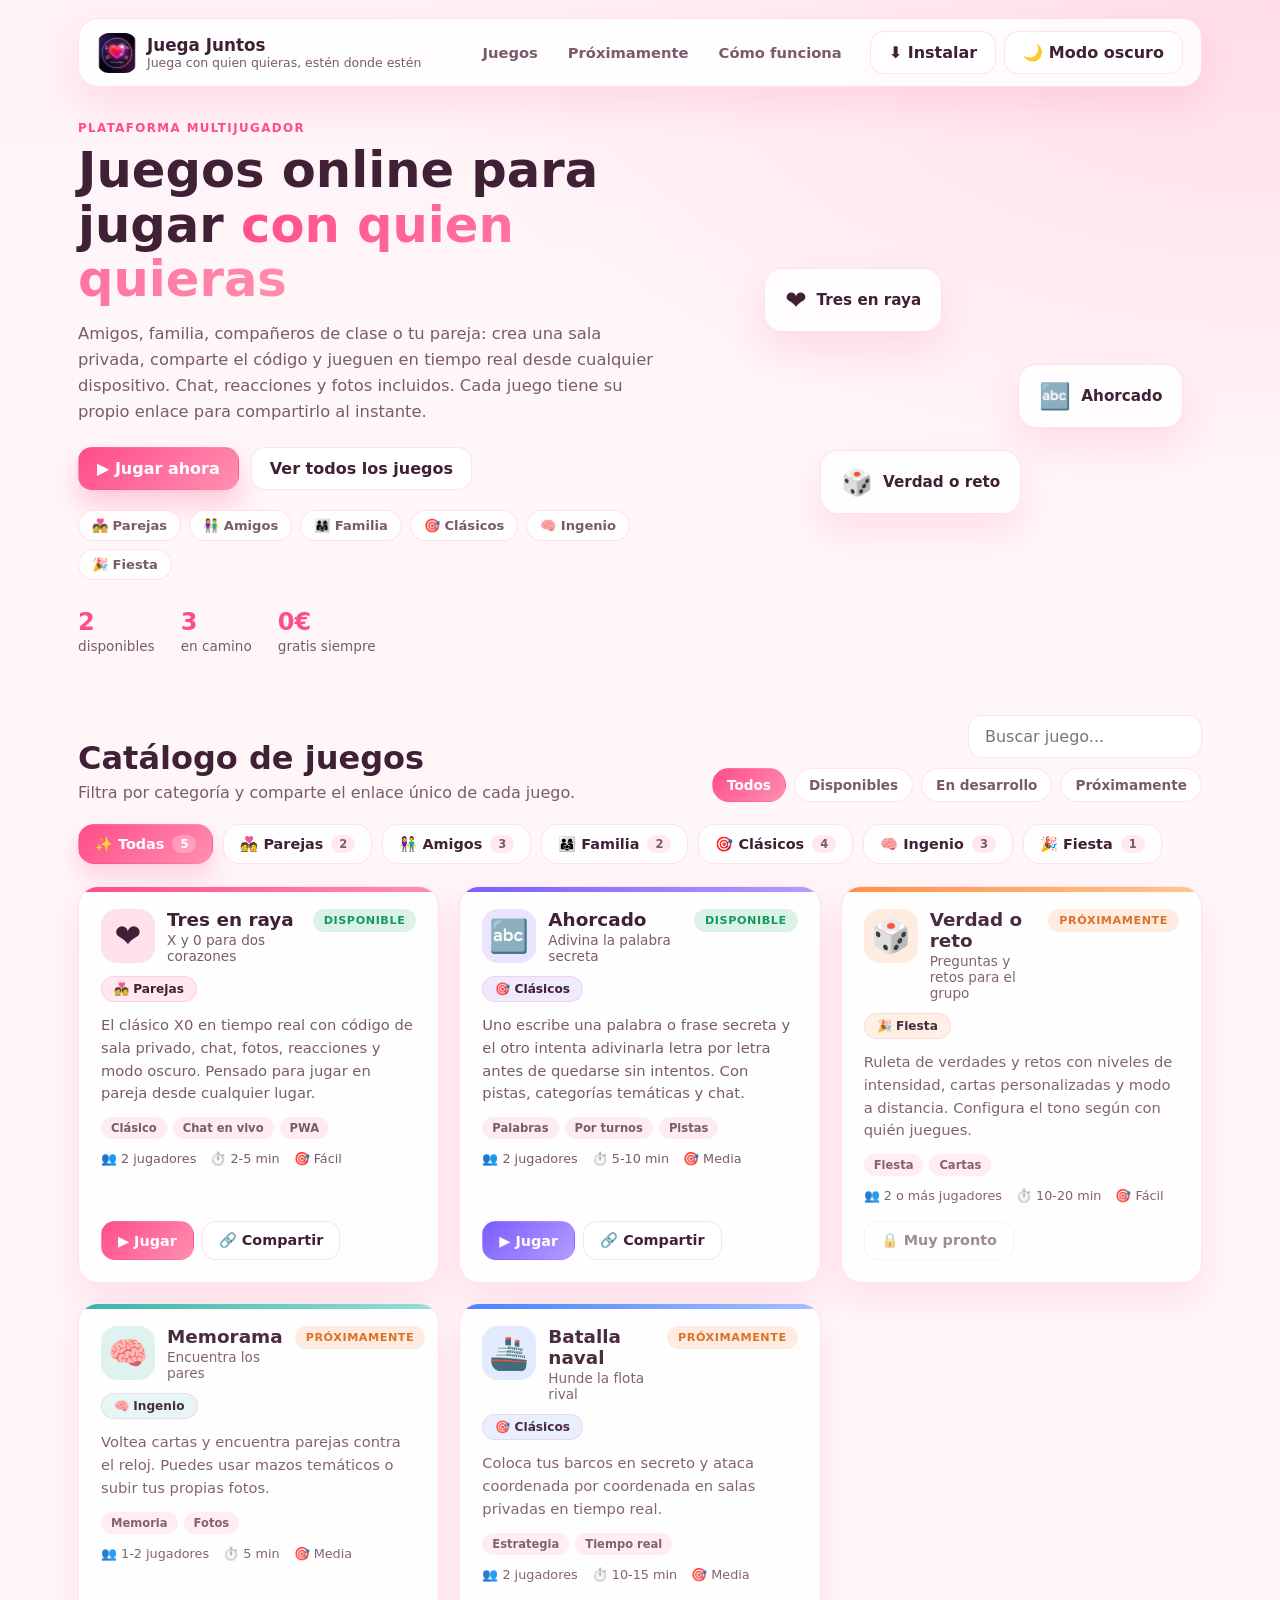
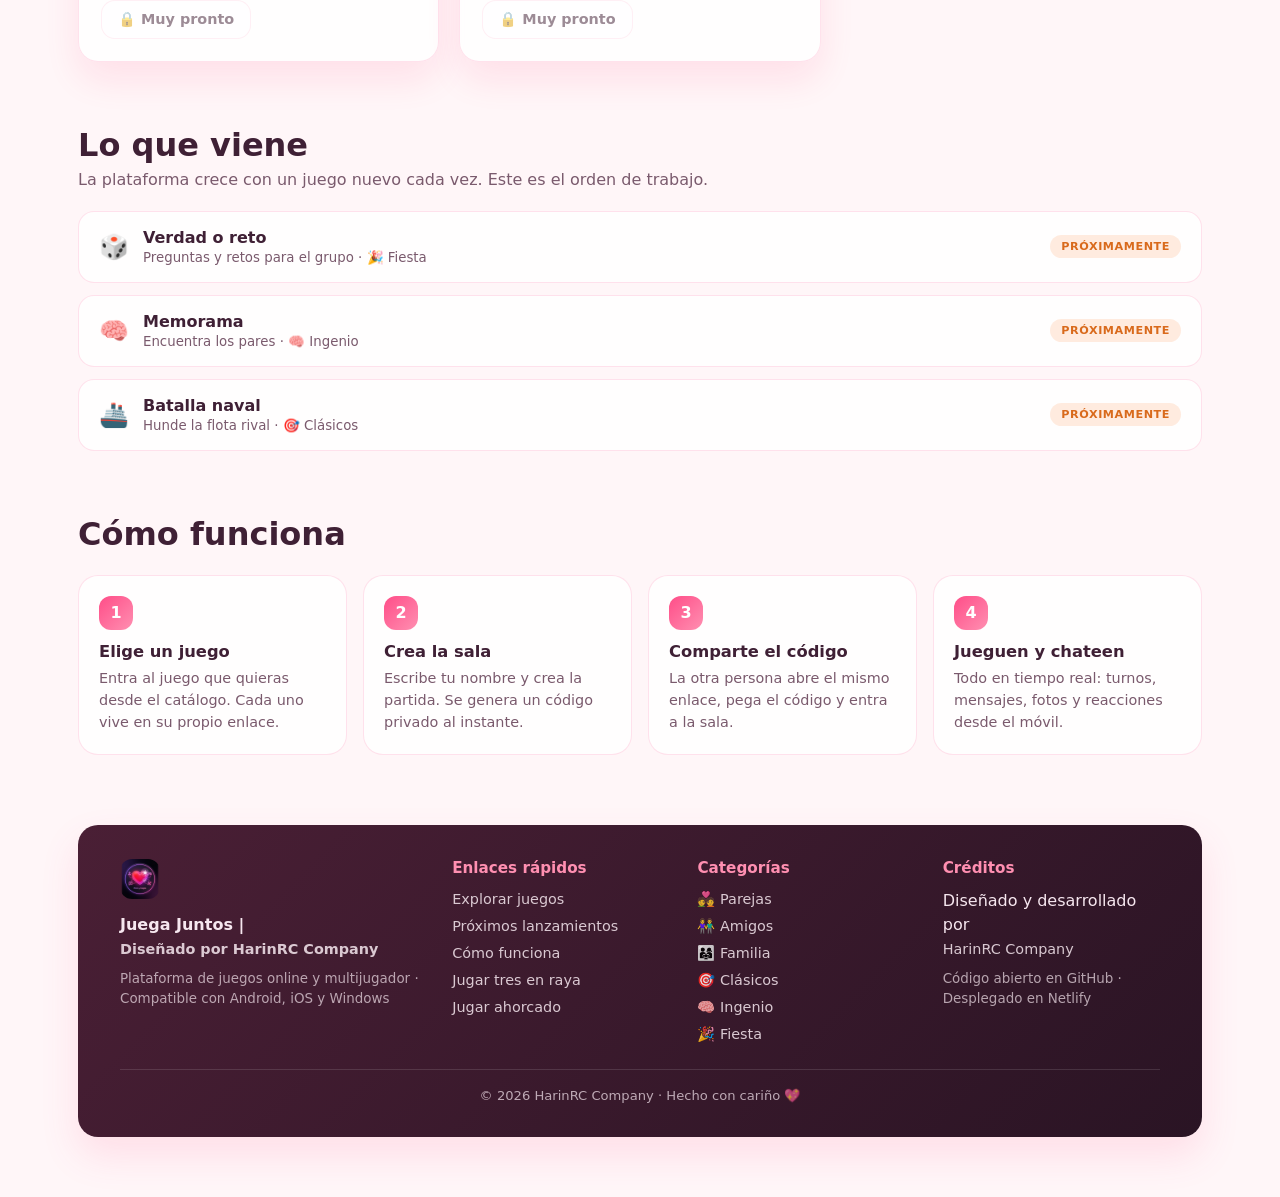
==== index.html @ 5c9030d4 "ahorcado" ====
<!DOCTYPE html>
<html lang="es">
<head>
  <meta charset="UTF-8" />
  <meta name="viewport" content="width=device-width, initial-scale=1.0" />
  <title>Juega Juntos · Plataforma de juegos online para jugar con quien quieras</title>
  <meta name="theme-color" content="#ff4d88" id="themeColorMeta" />
  <meta name="description" content="Plataforma de juegos online y multijugador para jugar con amigos, familia, compañeros o tu pareja. Salas privadas, chat en vivo y nuevos juegos cada mes." />
  <meta name="apple-mobile-web-app-capable" content="yes" />
  <meta name="apple-mobile-web-app-status-bar-style" content="default" />

  <meta property="og:type" content="website" />
  <meta property="og:title" content="Juega Juntos · Juegos online para jugar con quien quieras" />
  <meta property="og:description" content="Juegos online y multijugador para amigos, familia, compañeros o parejas: salas privadas, chat en vivo y más juegos en camino." />
  <meta property="og:image" content="icono-app/amor-juegos-512.png" />
  <meta name="twitter:card" content="summary_large_image" />

  <link rel="manifest" href="manifest.webmanifest" />
  <link rel="icon" type="image/png" sizes="192x192" href="icono-app/amor-juegos-192.png" />
  <link rel="shortcut icon" href="icono-app/amor-juegos-192.png" />
  <link rel="apple-touch-icon" href="icono-app/amor-juegos-192.png" />
  <link rel="stylesheet" href="plataforma.css" />
</head>
<body>
  <div class="page-shell">
    <header class="site-header">
      <a class="brand" href="index.html">
        <img src="icono-app/amor-juegos-192.png" alt="" width="40" height="40" />
        <span>
          <strong>Juega Juntos</strong>
          <small>Juega con quien quieras, estén donde estén</small>
        </span>
      </a>
      <nav class="site-nav" aria-label="Navegación principal">
        <a href="#catalogo">Juegos</a>
        <a href="#proximamente">Próximamente</a>
        <a href="#como-funciona">Cómo funciona</a>
      </nav>
      <div class="header-actions">
        <button id="instalarBtn" type="button" class="ghost-btn" hidden>⬇️ Instalar</button>
        <button id="themeToggleBtn" type="button" class="ghost-btn" aria-label="Cambiar tema">🌙 Modo oscuro</button>
      </div>
    </header>

    <main>
      <section class="hero">
        <div class="hero-text">
          <p class="eyebrow">Plataforma multijugador</p>
          <h1>Juegos online para jugar <span class="accent">con quien quieras</span></h1>
          <p class="hero-sub">
            Amigos, familia, compañeros de clase o tu pareja: crea una sala privada, comparte el
            código y jueguen en tiempo real desde cualquier dispositivo. Chat, reacciones y fotos
            incluidos. Cada juego tiene su propio enlace para compartirlo al instante.
          </p>
          <div class="hero-cta">
            <a class="primary-btn" href="juegos/tres-en-raya/index.html">▶ Jugar ahora</a>
            <a class="ghost-btn" href="#catalogo">Ver todos los juegos</a>
          </div>
          <ul class="audience-chips" aria-label="Categorías destacadas">
            <li>💑 Parejas</li>
            <li>👫 Amigos</li>
            <li>👨‍👩‍👧 Familia</li>
            <li>🎯 Clásicos</li>
            <li>🧠 Ingenio</li>
            <li>🎉 Fiesta</li>
          </ul>
          <ul class="hero-stats">
            <li><strong id="statDisponibles">0</strong><span>disponibles</span></li>
            <li><strong id="statProximos">0</strong><span>en camino</span></li>
            <li><strong>0€</strong><span>gratis siempre</span></li>
          </ul>
        </div>
        <div class="hero-art" aria-hidden="true">
          <div class="art-card art-card-1">❤️ <span>Tres en raya</span></div>
          <div class="art-card art-card-2">🔤 <span>Ahorcado</span></div>
          <div class="art-card art-card-3">🎲 <span>Verdad o reto</span></div>
        </div>
      </section>

      <section id="catalogo" class="catalog" aria-labelledby="catalogoTitulo">
        <div class="section-head">
          <div>
            <h2 id="catalogoTitulo">Catálogo de juegos</h2>
            <p>Filtra por categoría y comparte el enlace único de cada juego.</p>
          </div>
          <div class="catalog-tools">
            <label class="search-field">
              <span class="sr-only">Buscar juego</span>
              <input type="search" id="buscadorInput" placeholder="Buscar juego..." autocomplete="off" />
            </label>
            <div class="filters" role="group" aria-label="Filtrar juegos">
              <button type="button" class="filter-chip is-active" data-filtro="todos">Todos</button>
              <button type="button" class="filter-chip" data-filtro="disponible">Disponibles</button>
              <button type="button" class="filter-chip" data-filtro="en-desarrollo">En desarrollo</button>
              <button type="button" class="filter-chip" data-filtro="proximamente">Próximamente</button>
            </div>
          </div>
        </div>

        <div class="category-bar" role="group" aria-label="Filtrar por categoría" id="barraCategorias"></div>

        <div id="gridJuegos" class="game-grid"></div>
        <p id="sinResultados" class="empty-state" hidden>No encontramos juegos con esa búsqueda 💔</p>
      </section>

      <section id="proximamente" class="roadmap" aria-labelledby="roadmapTitulo">
        <h2 id="roadmapTitulo">Lo que viene</h2>
        <p class="section-sub">La plataforma crece con un juego nuevo cada vez. Este es el orden de trabajo.</p>
        <ol class="roadmap-list" id="roadmapList"></ol>
      </section>

      <section id="como-funciona" class="how-to" aria-labelledby="howToTitulo">
        <h2 id="howToTitulo">Cómo funciona</h2>
        <div class="steps">
          <article class="step">
            <span class="step-num">1</span>
            <h3>Elige un juego</h3>
            <p>Entra al juego que quieras desde el catálogo. Cada uno vive en su propio enlace.</p>
          </article>
          <article class="step">
            <span class="step-num">2</span>
            <h3>Crea la sala</h3>
            <p>Escribe tu nombre y crea la partida. Se genera un código privado al instante.</p>
          </article>
          <article class="step">
            <span class="step-num">3</span>
            <h3>Comparte el código</h3>
            <p>La otra persona abre el mismo enlace, pega el código y entra a la sala.</p>
          </article>
          <article class="step">
            <span class="step-num">4</span>
            <h3>Jueguen y chateen</h3>
            <p>Todo en tiempo real: turnos, mensajes, fotos y reacciones desde el móvil.</p>
          </article>
        </div>
      </section>
    </main>

    <footer class="site-footer">
      <div class="footer-grid">
        <div class="footer-brand">
          <img src="icono-app/amor-juegos-192.png" alt="" width="40" height="40" />
          <p><strong>Juega Juntos |</strong><br />
          <a class="footer-brand-link" href="https://harinrc.github.io/harinto-rodriguez-cruz-portafolio/" target="_blank" rel="noopener noreferrer"><strong>Diseñado por HarinRC Company</strong></a></p>
          <p class="footer-desc">Plataforma de juegos online y multijugador · Compatible con Android, iOS y Windows</p>
        </div>

        <div class="footer-col">
          <h3>Enlaces rápidos</h3>
          <ul>
            <li><a href="#catalogo">Explorar juegos</a></li>
            <li><a href="#proximamente">Próximos lanzamientos</a></li>
            <li><a href="#como-funciona">Cómo funciona</a></li>
            <li><a href="juegos/tres-en-raya/index.html">Jugar tres en raya</a></li>
            <li><a href="juegos/ahorcado/index.html">Jugar ahorcado</a></li>
          </ul>
        </div>

        <div class="footer-col">
          <h3>Categorías</h3>
          <ul id="footerCategorias"></ul>
        </div>

        <div class="footer-col">
          <h3>Créditos</h3>
          <p>
            Diseñado y desarrollado por<br />
            <a href="https://harinrc.github.io/harinto-rodriguez-cruz-portafolio/" target="_blank" rel="noopener noreferrer">HarinRC Company</a>
          </p>
          <p class="footer-desc">Código abierto en GitHub · Desplegado en Netlify</p>
        </div>
      </div>

      <p class="footer-note">© <span id="footerAnio"></span> HarinRC Company · Hecho con cariño 💖</p>
    </footer>
  </div>

  <script>
    if ("serviceWorker" in navigator) {
      window.addEventListener("load", () => navigator.serviceWorker.register("./sw.js").catch(() => {}));
    }
  </script>
  <script src="datos/juegos.js"></script>
  <script src="plataforma.js"></script>
</body>
</html>
---- plataforma.css ----
:root {
  --bg: #fff6f8;
  --bg-2: #ffeef4;
  --surface: rgba(255, 255, 255, 0.86);
  --surface-strong: #ffffff;
  --border: rgba(255, 77, 136, 0.16);
  --text-main: #3f2035;
  --text-soft: #7a5a6d;
  --brand: #ff4d88;
  --brand-2: #ff8fb1;
  --shadow: 0 18px 38px rgba(255, 77, 136, 0.14);
  --radius: 20px;
}

:root[data-theme="dark"] {
  --bg: #17101f;
  --bg-2: #20152d;
  --surface: rgba(255, 255, 255, 0.06);
  --surface-strong: rgba(255, 255, 255, 0.09);
  --border: rgba(255, 255, 255, 0.1);
  --text-main: #f3e9f2;
  --text-soft: #bda9bd;
  --shadow: 0 18px 38px rgba(0, 0, 0, 0.4);
}

* { box-sizing: border-box; }

body {
  margin: 0;
  min-height: 100vh;
  font-family: "Segoe UI", system-ui, -apple-system, sans-serif;
  color: var(--text-main);
  background: radial-gradient(1200px 600px at 10% -10%, var(--bg-2), transparent),
              radial-gradient(900px 500px at 100% 0%, rgba(255, 143, 177, 0.25), transparent),
              var(--bg);
}

.sr-only {
  position: absolute;
  width: 1px; height: 1px;
  overflow: hidden;
  clip: rect(0 0 0 0);
  white-space: nowrap;
}

.page-shell {
  width: min(1180px, 100%);
  margin: 0 auto;
  padding: 18px clamp(14px, 3vw, 28px) 60px;
}

/* Header */
.site-header {
  display: flex;
  align-items: center;
  gap: 16px;
  flex-wrap: wrap;
  padding: 12px 18px;
  border-radius: var(--radius);
  background: var(--surface);
  border: 1px solid var(--border);
  box-shadow: var(--shadow);
  backdrop-filter: blur(10px);
  position: sticky;
  top: 12px;
  z-index: 20;
}

.brand {
  display: flex;
  align-items: center;
  gap: 10px;
  text-decoration: none;
  color: inherit;
}

.brand img { border-radius: 12px; }
.brand strong { display: block; font-size: 1.05rem; }
.brand small { display: block; color: var(--text-soft); font-size: 0.78rem; }

.site-nav {
  display: flex;
  gap: 6px;
  margin-left: auto;
  flex-wrap: wrap;
}

.site-nav a {
  padding: 8px 12px;
  border-radius: 12px;
  text-decoration: none;
  color: var(--text-soft);
  font-weight: 600;
  font-size: 0.92rem;
}

.site-nav a:hover { color: var(--brand); background: rgba(255, 77, 136, 0.08); }

.header-actions { display: flex; gap: 8px; }

.primary-btn,
.ghost-btn {
  display: inline-flex;
  align-items: center;
  justify-content: center;
  gap: 8px;
  padding: 11px 18px;
  border-radius: 14px;
  font: inherit;
  font-weight: 700;
  cursor: pointer;
  text-decoration: none;
  border: 1px solid transparent;
  transition: transform 0.15s ease, box-shadow 0.15s ease;
}

.primary-btn {
  background: linear-gradient(135deg, var(--brand), var(--brand-2));
  color: #fff;
  box-shadow: 0 14px 26px rgba(255, 77, 136, 0.28);
}

.ghost-btn {
  background: var(--surface-strong);
  color: var(--text-main);
  border-color: var(--border);
}

.primary-btn:hover,
.ghost-btn:hover { transform: translateY(-2px); }

/* Hero */
.hero {
  display: grid;
  grid-template-columns: 1.15fr 0.85fr;
  gap: 28px;
  align-items: center;
  margin-top: 34px;
}

.eyebrow {
  margin: 0 0 8px;
  text-transform: uppercase;
  letter-spacing: 0.12em;
  font-size: 0.74rem;
  font-weight: 800;
  color: var(--brand);
}

.hero h1 {
  margin: 0 0 14px;
  font-size: clamp(2rem, 5vw, 3.1rem);
  line-height: 1.1;
}

.accent {
  background: linear-gradient(135deg, var(--brand), var(--brand-2));
  -webkit-background-clip: text;
  background-clip: text;
  color: transparent;
}

.hero-sub {
  margin: 0 0 22px;
  color: var(--text-soft);
  font-size: 1.02rem;
  max-width: 56ch;
  line-height: 1.6;
}

.hero-cta { display: flex; gap: 12px; flex-wrap: wrap; }

.audience-chips {
  list-style: none;
  display: flex;
  flex-wrap: wrap;
  gap: 8px;
  margin: 20px 0 0;
  padding: 0;
}

.audience-chips li {
  padding: 7px 13px;
  border-radius: 999px;
  background: var(--surface);
  border: 1px solid var(--border);
  color: var(--text-soft);
  font-size: 0.82rem;
  font-weight: 700;
}

.hero-stats {
  list-style: none;
  display: flex;
  gap: 26px;
  margin: 28px 0 0;
  padding: 0;
}

.hero-stats strong { display: block; font-size: 1.5rem; color: var(--brand); }
.hero-stats span { color: var(--text-soft); font-size: 0.85rem; }

.hero-art { position: relative; min-height: 300px; }

.art-card {
  position: absolute;
  display: flex;
  align-items: center;
  gap: 10px;
  padding: 16px 20px;
  border-radius: 18px;
  background: var(--surface);
  border: 1px solid var(--border);
  box-shadow: var(--shadow);
  font-size: 1.6rem;
  animation: floaty 6s ease-in-out infinite;
}

.art-card span { font-size: 0.95rem; font-weight: 700; }
.art-card-1 { top: 10%; left: 6%; }
.art-card-2 { top: 42%; right: 4%; animation-delay: 1.2s; }
.art-card-3 { bottom: 8%; left: 18%; animation-delay: 2.4s; }

@keyframes floaty {
  0%, 100% { transform: translateY(0); }
  50% { transform: translateY(-12px); }
}

/* Secciones */
section { scroll-margin-top: 90px; }

.section-head {
  display: flex;
  justify-content: space-between;
  align-items: flex-end;
  gap: 20px;
  flex-wrap: wrap;
  margin: 60px 0 22px;
}

.section-head h2,
.roadmap h2,
.how-to h2 { margin: 0 0 6px; font-size: clamp(1.5rem, 3vw, 2rem); }

.section-head p,
.section-sub { margin: 0; color: var(--text-soft); }

.catalog-tools { display: flex; flex-direction: column; gap: 10px; align-items: flex-end; }

.search-field input {
  padding: 11px 16px;
  min-width: 230px;
  border-radius: 14px;
  border: 1px solid var(--border);
  background: var(--surface-strong);
  color: var(--text-main);
  font: inherit;
}

.search-field input:focus { outline: 2px solid var(--brand); outline-offset: 1px; }

.filters { display: flex; gap: 8px; flex-wrap: wrap; }

.filter-chip {
  padding: 8px 14px;
  border-radius: 999px;
  border: 1px solid var(--border);
  background: var(--surface-strong);
  color: var(--text-soft);
  font: inherit;
  font-size: 0.85rem;
  font-weight: 700;
  cursor: pointer;
}

.filter-chip.is-active {
  background: linear-gradient(135deg, var(--brand), var(--brand-2));
  color: #fff;
  border-color: transparent;
}

/* Barra de categorías */
.category-bar {
  display: flex;
  flex-wrap: wrap;
  gap: 10px;
  margin-bottom: 22px;
}

.category-chip {
  display: inline-flex;
  align-items: center;
  gap: 8px;
  padding: 10px 16px;
  border-radius: 16px;
  border: 1px solid var(--border);
  background: var(--surface);
  color: var(--text-main);
  font: inherit;
  font-size: 0.9rem;
  font-weight: 700;
  cursor: pointer;
  transition: transform 0.15s ease;
}

.category-chip small {
  padding: 2px 8px;
  border-radius: 999px;
  background: rgba(255, 77, 136, 0.12);
  color: var(--text-soft);
  font-size: 0.72rem;
  font-weight: 800;
}

.category-chip:hover { transform: translateY(-2px); }

.category-chip.is-active {
  background: linear-gradient(135deg, var(--brand), var(--brand-2));
  color: #fff;
  border-color: transparent;
  box-shadow: 0 12px 22px rgba(255, 77, 136, 0.22);
}

.category-chip.is-active small { background: rgba(255, 255, 255, 0.25); color: #fff; }

.card-categoria {
  align-self: flex-start;
  padding: 5px 12px;
  border-radius: 999px;
  border: 1px solid var(--border);
  background: color-mix(in srgb, var(--card-color, #ff4d88) 12%, transparent);
  color: var(--text-main);
  font: inherit;
  font-size: 0.76rem;
  font-weight: 800;
  cursor: pointer;
}

.card-categoria:hover { border-color: var(--card-color, var(--brand)); }

/* Grid de juegos */
.game-grid {
  display: grid;
  grid-template-columns: repeat(auto-fill, minmax(280px, 1fr));
  gap: 20px;
}

.game-card {
  display: flex;
  flex-direction: column;
  gap: 12px;
  padding: 22px;
  border-radius: var(--radius);
  background: var(--surface);
  border: 1px solid var(--border);
  box-shadow: var(--shadow);
  position: relative;
  overflow: hidden;
  transition: transform 0.18s ease, box-shadow 0.18s ease;
}

.game-card::before {
  content: "";
  position: absolute;
  inset: 0 0 auto 0;
  height: 5px;
  background: linear-gradient(90deg, var(--card-color, var(--brand)), var(--card-color-2, var(--brand-2)));
}

.game-card:hover { transform: translateY(-4px); box-shadow: 0 24px 44px rgba(255, 77, 136, 0.2); }

.game-card[data-estado="proximamente"],
.game-card[data-estado="en-desarrollo"] { opacity: 0.94; }

.card-top { display: flex; align-items: flex-start; gap: 12px; }

.card-emoji {
  font-size: 2rem;
  width: 54px;
  height: 54px;
  display: grid;
  place-items: center;
  border-radius: 16px;
  background: color-mix(in srgb, var(--card-color, #ff4d88) 16%, transparent);
  flex-shrink: 0;
}

.card-title { margin: 0; font-size: 1.15rem; }
.card-subtitle { margin: 2px 0 0; color: var(--text-soft); font-size: 0.85rem; }

.badge {
  margin-left: auto;
  padding: 5px 11px;
  border-radius: 999px;
  font-size: 0.7rem;
  font-weight: 800;
  text-transform: uppercase;
  letter-spacing: 0.05em;
  white-space: nowrap;
}

.badge-disponible { background: rgba(43, 179, 108, 0.16); color: #16995c; }
.badge-en-desarrollo { background: rgba(123, 92, 255, 0.16); color: #6a4bff; }
.badge-proximamente { background: rgba(255, 138, 61, 0.16); color: #d96a1c; }

:root[data-theme="dark"] .badge-disponible { color: #6fe0a8; }
:root[data-theme="dark"] .badge-en-desarrollo { color: #c3b0ff; }
:root[data-theme="dark"] .badge-proximamente { color: #ffc48a; }

.card-desc { margin: 0; color: var(--text-soft); font-size: 0.92rem; line-height: 1.55; }

.card-meta {
  display: flex;
  gap: 14px;
  flex-wrap: wrap;
  font-size: 0.8rem;
  color: var(--text-soft);
}

.card-tags { display: flex; gap: 6px; flex-wrap: wrap; }

.card-tag {
  padding: 4px 10px;
  border-radius: 999px;
  background: rgba(255, 77, 136, 0.1);
  color: var(--text-soft);
  font-size: 0.72rem;
  font-weight: 700;
}

.card-actions { display: flex; gap: 8px; margin-top: auto; padding-top: 6px; flex-wrap: wrap; }

.card-actions .primary-btn,
.card-actions .ghost-btn { padding: 10px 16px; font-size: 0.9rem; }

.card-actions .primary-btn {
  background: linear-gradient(135deg, var(--card-color, var(--brand)), var(--card-color-2, var(--brand-2)));
  box-shadow: none;
}

.card-actions button:disabled { opacity: 0.55; cursor: not-allowed; }

.copy-feedback { font-size: 0.78rem; color: var(--text-soft); align-self: center; }

.empty-state {
  margin: 26px 0 0;
  padding: 26px;
  text-align: center;
  border-radius: var(--radius);
  border: 1px dashed var(--border);
  color: var(--text-soft);
}

/* Roadmap */
.roadmap { margin-top: 64px; }

.roadmap-list {
  list-style: none;
  counter-reset: paso;
  margin: 22px 0 0;
  padding: 0;
  display: grid;
  gap: 12px;
}

.roadmap-list li {
  display: flex;
  align-items: center;
  gap: 14px;
  padding: 16px 20px;
  border-radius: 16px;
  background: var(--surface);
  border: 1px solid var(--border);
}

.roadmap-list .roadmap-emoji { font-size: 1.5rem; }
.roadmap-list strong { display: block; }
.roadmap-list small { color: var(--text-soft); }
.roadmap-list .badge { margin-left: auto; }

/* Cómo funciona */
.how-to { margin-top: 64px; }

.steps {
  display: grid;
  grid-template-columns: repeat(auto-fit, minmax(215px, 1fr));
  gap: 16px;
  margin-top: 22px;
}

.step {
  padding: 20px;
  border-radius: var(--radius);
  background: var(--surface);
  border: 1px solid var(--border);
}

.step-num {
  display: grid;
  place-items: center;
  width: 34px;
  height: 34px;
  border-radius: 12px;
  background: linear-gradient(135deg, var(--brand), var(--brand-2));
  color: #fff;
  font-weight: 800;
}

.step h3 { margin: 12px 0 6px; font-size: 1.02rem; }
.step p { margin: 0; color: var(--text-soft); font-size: 0.9rem; line-height: 1.55; }

/* Footer */
.site-footer {
  margin-top: 70px;
  padding: 34px clamp(20px, 4vw, 42px);
  border-radius: var(--radius);
  background: linear-gradient(135deg, #4a1f35, #2a1424);
  color: #f6e7ef;
  box-shadow: var(--shadow);
}

:root[data-theme="dark"] .site-footer {
  background: linear-gradient(135deg, #2a1a38, #17101f);
}

.footer-grid {
  display: grid;
  grid-template-columns: 1.4fr repeat(3, 1fr);
  gap: 28px;
}

.footer-brand img { border-radius: 12px; margin-bottom: 10px; }
.footer-brand p { margin: 0 0 8px; line-height: 1.5; }

.footer-desc {
  color: rgba(246, 231, 239, 0.68);
  font-size: 0.84rem;
  line-height: 1.5;
}

.footer-col h3 {
  margin: 0 0 12px;
  font-size: 0.95rem;
  color: var(--brand-2);
}

.footer-col p { margin: 0 0 8px; line-height: 1.5; }

.footer-col ul {
  list-style: none;
  margin: 0;
  padding: 0;
  display: grid;
  gap: 8px;
}

.site-footer a {
  color: rgba(246, 231, 239, 0.85);
  text-decoration: none;
  font-size: 0.9rem;
}

.site-footer a:hover { color: #fff; text-decoration: underline; }

.footer-brand-link { font-size: 1rem; color: #fff; }
.footer-brand-link:hover { color: var(--brand-2); }

.footer-note {
  margin: 26px 0 0;
  padding-top: 18px;
  border-top: 1px solid rgba(255, 255, 255, 0.12);
  text-align: center;
  font-size: 0.82rem;
  color: rgba(246, 231, 239, 0.7);
}

@media (max-width: 880px) {
  .hero { grid-template-columns: 1fr; }
  .hero-art { display: none; }
  .site-nav { order: 3; margin-left: 0; width: 100%; }
  .header-actions { margin-left: auto; }
  .catalog-tools { align-items: stretch; width: 100%; }
  .search-field input { width: 100%; }
  .footer-grid { grid-template-columns: repeat(2, 1fr); }
}

@media (max-width: 560px) {
  .footer-grid { grid-template-columns: 1fr; }
}
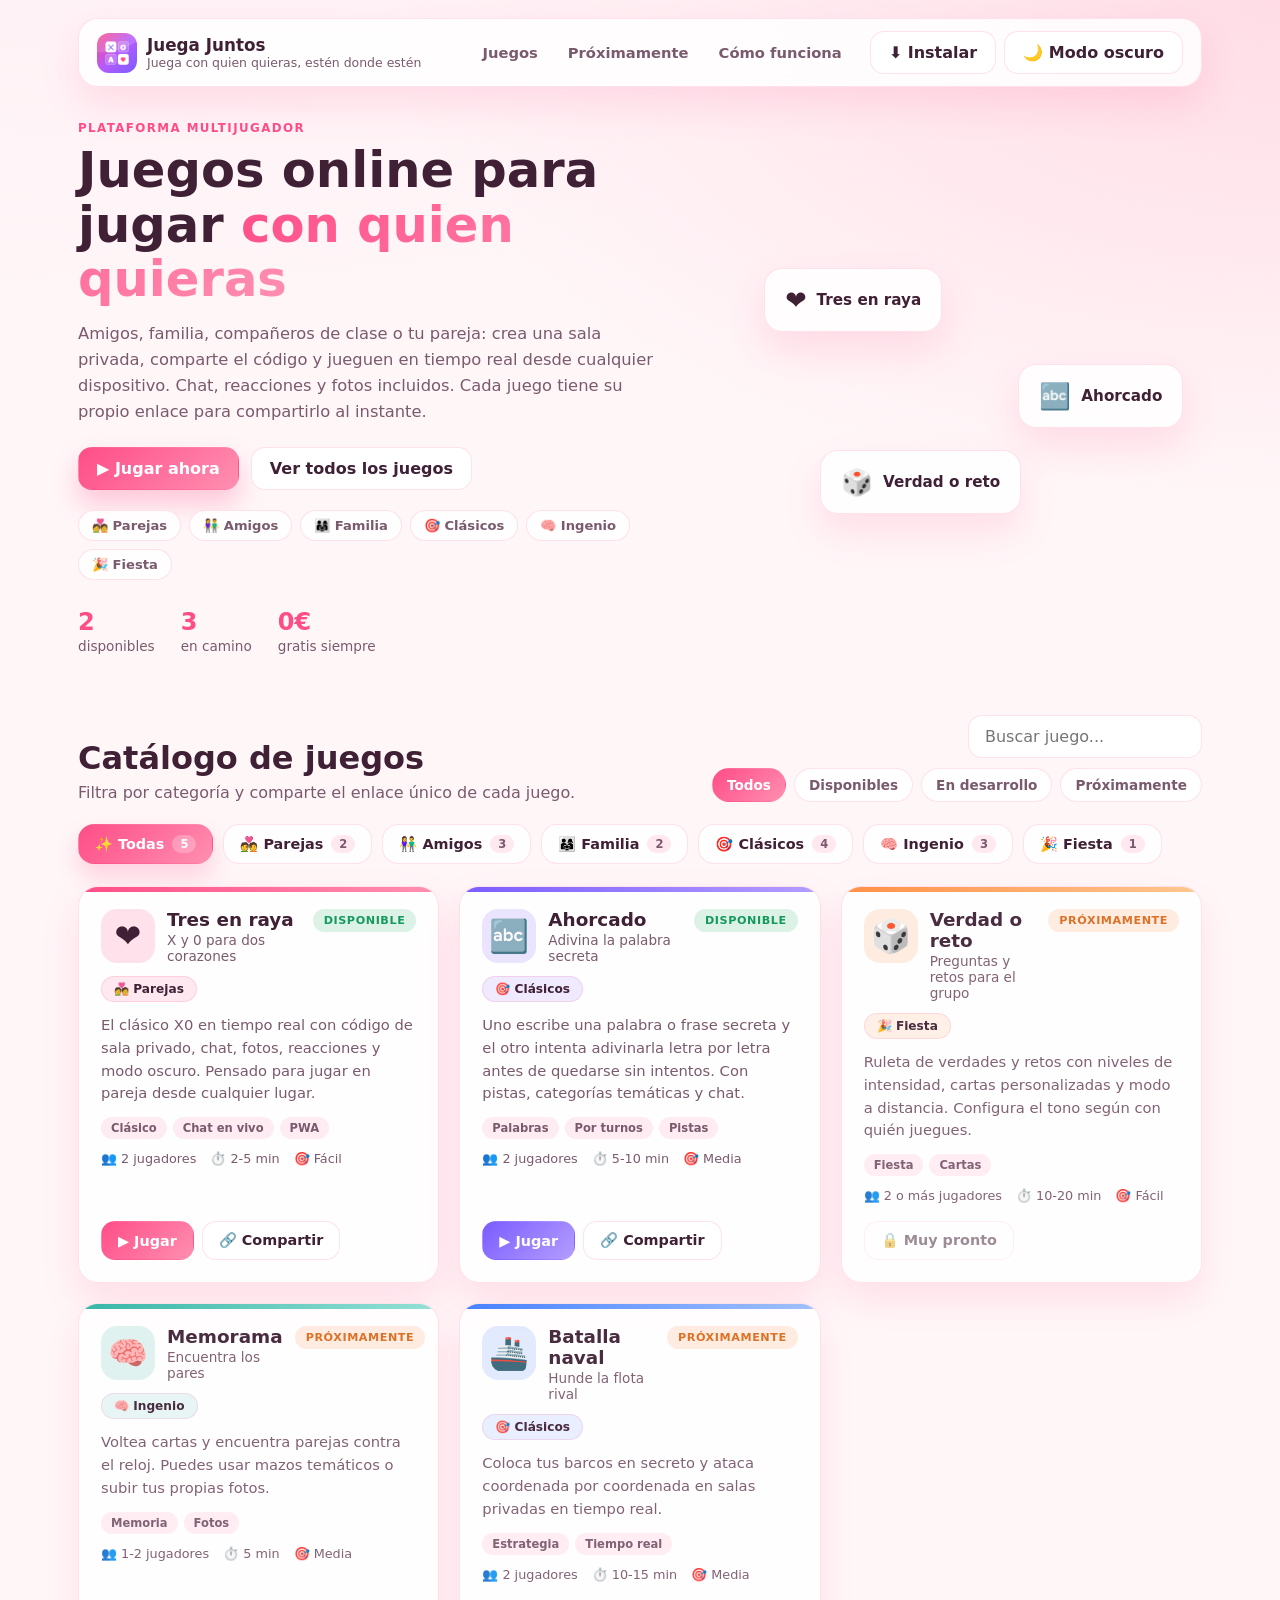
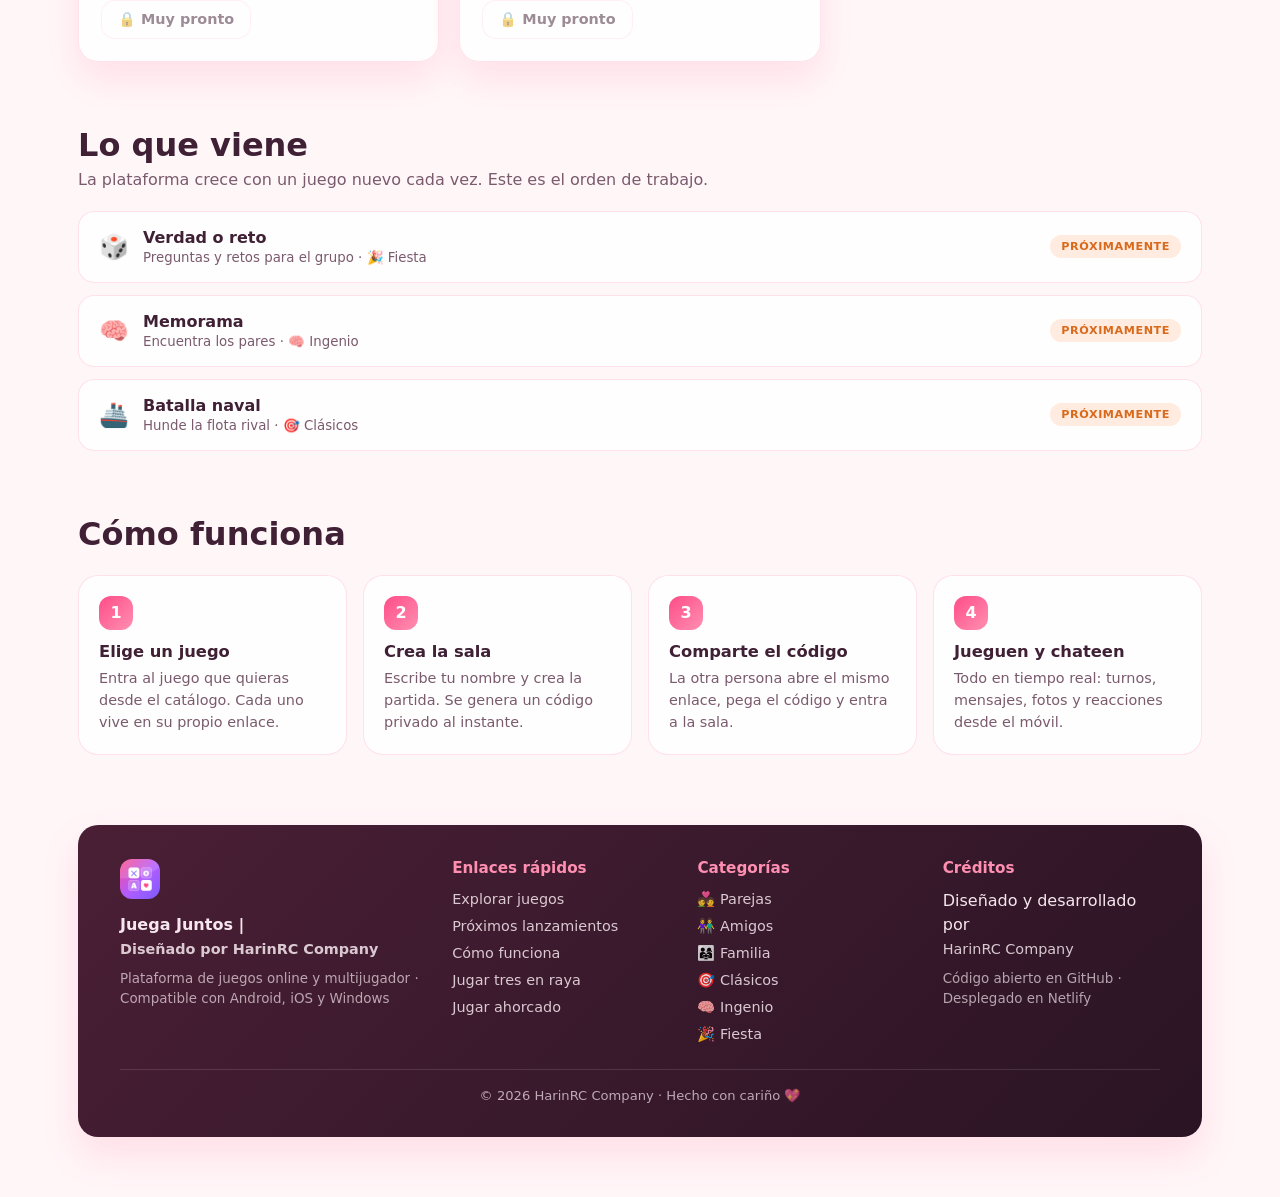
==== commit 9d990647: "logica mas plataforma" ====
--- a/index.html
+++ b/index.html
@@ -10,22 +10,32 @@
   <meta name="apple-mobile-web-app-status-bar-style" content="default" />
 
   <meta property="og:type" content="website" />
+  <meta property="og:site_name" content="Juega Juntos" />
   <meta property="og:title" content="Juega Juntos · Juegos online para jugar con quien quieras" />
   <meta property="og:description" content="Juegos online y multijugador para amigos, familia, compañeros o parejas: salas privadas, chat en vivo y más juegos en camino." />
-  <meta property="og:image" content="icono-app/amor-juegos-512.png" />
+  <meta property="og:url" content="https://harinrc-plataforma-de-juegos-online.netlify.app/" />
+  <meta property="og:image" content="https://harinrc-plataforma-de-juegos-online.netlify.app/icono-app/juega-juntos-og.jpg" />
+  <meta property="og:image:width" content="1200" />
+  <meta property="og:image:height" content="630" />
+  <meta property="og:image:alt" content="Juega Juntos, plataforma de juegos online multijugador" />
+  <meta property="og:locale" content="es_ES" />
   <meta name="twitter:card" content="summary_large_image" />
+  <meta name="twitter:title" content="Juega Juntos · Juegos online multijugador" />
+  <meta name="twitter:description" content="Salas privadas, chat en vivo y partidas en tiempo real para jugar con quien quieras." />
+  <meta name="twitter:image" content="https://harinrc-plataforma-de-juegos-online.netlify.app/icono-app/juega-juntos-og.jpg" />
 
   <link rel="manifest" href="manifest.webmanifest" />
-  <link rel="icon" type="image/png" sizes="192x192" href="icono-app/amor-juegos-192.png" />
-  <link rel="shortcut icon" href="icono-app/amor-juegos-192.png" />
-  <link rel="apple-touch-icon" href="icono-app/amor-juegos-192.png" />
+  <link rel="icon" type="image/png" sizes="192x192" href="icono-app/juega-juntos-192.png" />
+  <link rel="icon" type="image/png" sizes="512x512" href="icono-app/juega-juntos-512.png" />
+  <link rel="shortcut icon" href="icono-app/juega-juntos-192.png" />
+  <link rel="apple-touch-icon" href="icono-app/juega-juntos-180.png" />
   <link rel="stylesheet" href="plataforma.css" />
 </head>
 <body>
   <div class="page-shell">
     <header class="site-header">
       <a class="brand" href="index.html">
-        <img src="icono-app/amor-juegos-192.png" alt="" width="40" height="40" />
+        <img src="icono-app/juega-juntos-192.png" alt="" width="40" height="40" />
         <span>
           <strong>Juega Juntos</strong>
           <small>Juega con quien quieras, estén donde estén</small>
@@ -139,7 +149,7 @@
     <footer class="site-footer">
       <div class="footer-grid">
         <div class="footer-brand">
-          <img src="icono-app/amor-juegos-192.png" alt="" width="40" height="40" />
+          <img src="icono-app/juega-juntos-192.png" alt="" width="40" height="40" />
           <p><strong>Juega Juntos |</strong><br />
           <a class="footer-brand-link" href="https://harinrc.github.io/harinto-rodriguez-cruz-portafolio/" target="_blank" rel="noopener noreferrer"><strong>Diseñado por HarinRC Company</strong></a></p>
           <p class="footer-desc">Plataforma de juegos online y multijugador · Compatible con Android, iOS y Windows</p>
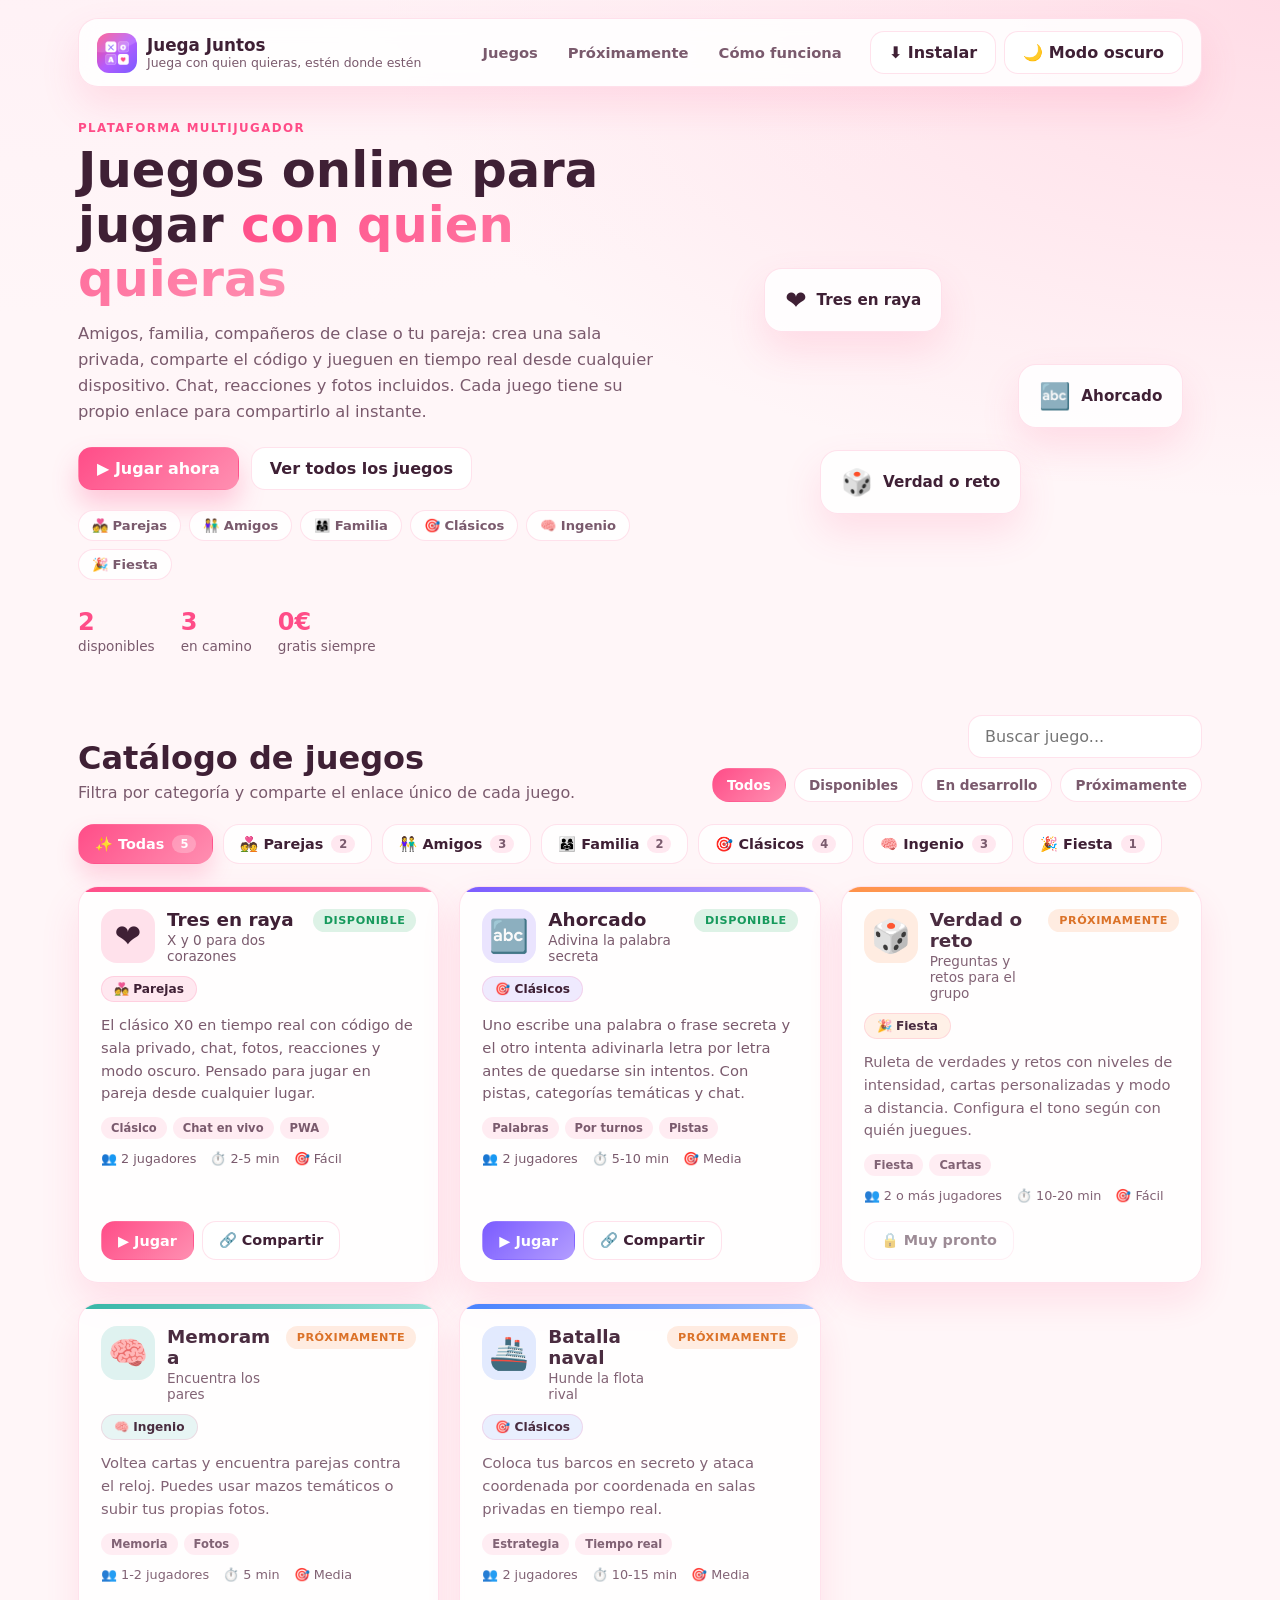
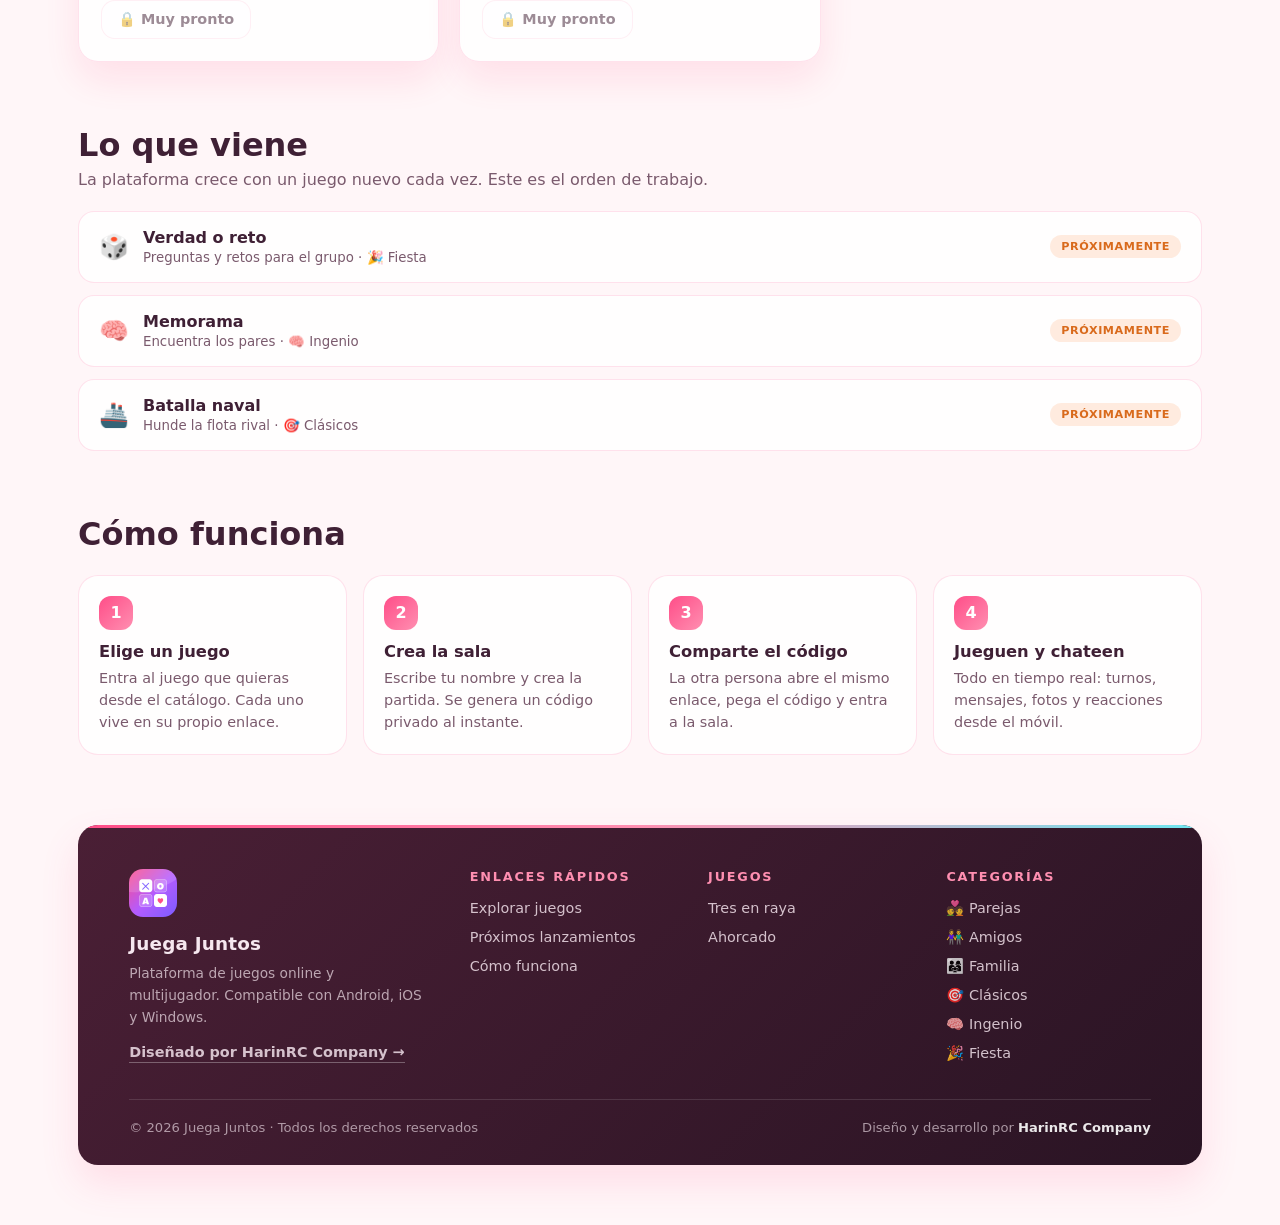
==== commit 2df1af4a: "responsividad inicio" ====
--- a/index.html
+++ b/index.html
@@ -149,10 +149,10 @@
     <footer class="site-footer">
       <div class="footer-grid">
         <div class="footer-brand">
-          <img src="icono-app/juega-juntos-192.png" alt="" width="40" height="40" />
-          <p><strong>Juega Juntos |</strong><br />
-          <a class="footer-brand-link" href="https://harinrc.github.io/harinto-rodriguez-cruz-portafolio/" target="_blank" rel="noopener noreferrer"><strong>Diseñado por HarinRC Company</strong></a></p>
-          <p class="footer-desc">Plataforma de juegos online y multijugador · Compatible con Android, iOS y Windows</p>
+          <img src="icono-app/juega-juntos-192.png" alt="" width="48" height="48" />
+          <p class="footer-titulo">Juega Juntos</p>
+          <p class="footer-desc">Plataforma de juegos online y multijugador. Compatible con Android, iOS y Windows.</p>
+          <a class="footer-brand-link" href="https://harinrc.github.io/harinto-rodriguez-cruz-portafolio/" target="_blank" rel="noopener noreferrer">Diseñado por HarinRC Company →</a>
         </div>
 
         <div class="footer-col">
@@ -161,8 +161,14 @@
             <li><a href="#catalogo">Explorar juegos</a></li>
             <li><a href="#proximamente">Próximos lanzamientos</a></li>
             <li><a href="#como-funciona">Cómo funciona</a></li>
-            <li><a href="juegos/tres-en-raya/index.html">Jugar tres en raya</a></li>
-            <li><a href="juegos/ahorcado/index.html">Jugar ahorcado</a></li>
+          </ul>
+        </div>
+
+        <div class="footer-col">
+          <h3>Juegos</h3>
+          <ul>
+            <li><a href="juegos/tres-en-raya/index.html">Tres en raya</a></li>
+            <li><a href="juegos/ahorcado/index.html">Ahorcado</a></li>
           </ul>
         </div>
 
@@ -170,18 +176,12 @@
           <h3>Categorías</h3>
           <ul id="footerCategorias"></ul>
         </div>
-
-        <div class="footer-col">
-          <h3>Créditos</h3>
-          <p>
-            Diseñado y desarrollado por<br />
-            <a href="https://harinrc.github.io/harinto-rodriguez-cruz-portafolio/" target="_blank" rel="noopener noreferrer">HarinRC Company</a>
-          </p>
-          <p class="footer-desc">Código abierto en GitHub · Desplegado en Netlify</p>
-        </div>
       </div>
 
-      <p class="footer-note">© <span id="footerAnio"></span> HarinRC Company · Hecho con cariño 💖</p>
+      <div class="footer-bottom">
+        <p>© <span id="footerAnio"></span> Juega Juntos · Todos los derechos reservados</p>
+        <p class="footer-firma">Diseño y desarrollo por <a href="https://harinrc.github.io/harinto-rodriguez-cruz-portafolio/" target="_blank" rel="noopener noreferrer">HarinRC Company</a></p>
+      </div>
     </footer>
   </div>
 
--- a/plataforma.css
+++ b/plataforma.css
@@ -512,11 +512,21 @@
 /* Footer */
 .site-footer {
   margin-top: 70px;
-  padding: 34px clamp(20px, 4vw, 42px);
+  padding: 44px clamp(22px, 4vw, 54px) 30px;
   border-radius: var(--radius);
   background: linear-gradient(135deg, #4a1f35, #2a1424);
   color: #f6e7ef;
   box-shadow: var(--shadow);
+  position: relative;
+  overflow: hidden;
+}
+
+.site-footer::before {
+  content: "";
+  position: absolute;
+  inset: 0 0 auto 0;
+  height: 3px;
+  background: linear-gradient(90deg, var(--brand), var(--brand-2), #6ee7f0);
 }
 
 :root[data-theme="dark"] .site-footer {
@@ -525,65 +535,140 @@
 
 .footer-grid {
   display: grid;
-  grid-template-columns: 1.4fr repeat(3, 1fr);
-  gap: 28px;
-}
-
-.footer-brand img { border-radius: 12px; margin-bottom: 10px; }
-.footer-brand p { margin: 0 0 8px; line-height: 1.5; }
+  grid-template-columns: 1.5fr repeat(3, minmax(0, 1fr));
+  gap: 34px;
+  align-items: start;
+}
+
+.footer-brand img { border-radius: 14px; margin-bottom: 12px; }
+
+.footer-titulo {
+  margin: 0 0 8px;
+  font-size: 1.15rem;
+  font-weight: 800;
+  letter-spacing: 0.01em;
+}
 
 .footer-desc {
+  margin: 0 0 14px;
   color: rgba(246, 231, 239, 0.68);
-  font-size: 0.84rem;
-  line-height: 1.5;
-}
+  font-size: 0.86rem;
+  line-height: 1.6;
+  max-width: 34ch;
+}
+
+.footer-brand-link {
+  display: inline-block;
+  font-size: 0.88rem;
+  font-weight: 700;
+  color: #fff;
+  border-bottom: 1px solid rgba(255, 255, 255, 0.3);
+  padding-bottom: 2px;
+}
+
+.footer-brand-link:hover { color: var(--brand-2); border-color: var(--brand-2); text-decoration: none; }
 
 .footer-col h3 {
-  margin: 0 0 12px;
-  font-size: 0.95rem;
+  margin: 0 0 14px;
+  font-size: 0.8rem;
+  font-weight: 800;
+  letter-spacing: 0.14em;
+  text-transform: uppercase;
   color: var(--brand-2);
 }
-
-.footer-col p { margin: 0 0 8px; line-height: 1.5; }
 
 .footer-col ul {
   list-style: none;
   margin: 0;
   padding: 0;
   display: grid;
-  gap: 8px;
+  gap: 10px;
 }
 
 .site-footer a {
-  color: rgba(246, 231, 239, 0.85);
+  color: rgba(246, 231, 239, 0.82);
   text-decoration: none;
   font-size: 0.9rem;
-}
-
-.site-footer a:hover { color: #fff; text-decoration: underline; }
-
-.footer-brand-link { font-size: 1rem; color: #fff; }
-.footer-brand-link:hover { color: var(--brand-2); }
-
-.footer-note {
-  margin: 26px 0 0;
-  padding-top: 18px;
+  transition: color 0.15s ease;
+}
+
+.site-footer a:hover { color: #fff; }
+
+.footer-col a { display: inline-block; }
+.footer-col a:hover { transform: translateX(3px); }
+
+.footer-bottom {
+  display: flex;
+  justify-content: space-between;
+  align-items: center;
+  gap: 12px;
+  flex-wrap: wrap;
+  margin-top: 36px;
+  padding-top: 20px;
   border-top: 1px solid rgba(255, 255, 255, 0.12);
-  text-align: center;
   font-size: 0.82rem;
-  color: rgba(246, 231, 239, 0.7);
+  color: rgba(246, 231, 239, 0.62);
+}
+
+.footer-bottom p { margin: 0; }
+.footer-firma a { font-size: inherit; font-weight: 700; color: rgba(255, 255, 255, 0.9); }
+
+/* ---- Responsivo: de escritorio a móviles de 320 px ---- */
+img { max-width: 100%; height: auto; }
+
+.hero-text, .section-head > div, .footer-col, .step { min-width: 0; }
+
+h1, h2, h3, p, li, a { overflow-wrap: anywhere; }
+
+@media (max-width: 980px) {
+  .footer-grid { grid-template-columns: 1.4fr repeat(2, minmax(0, 1fr)); gap: 28px; }
 }
 
 @media (max-width: 880px) {
   .hero { grid-template-columns: 1fr; }
   .hero-art { display: none; }
-  .site-nav { order: 3; margin-left: 0; width: 100%; }
+  .site-nav { order: 3; margin-left: 0; width: 100%; justify-content: center; }
   .header-actions { margin-left: auto; }
   .catalog-tools { align-items: stretch; width: 100%; }
   .search-field input { width: 100%; }
-  .footer-grid { grid-template-columns: repeat(2, 1fr); }
-}
-
-@media (max-width: 560px) {
-  .footer-grid { grid-template-columns: 1fr; }
-}
+}
+
+@media (max-width: 620px) {
+  .site-header { position: static; padding: 12px 14px; }
+  .brand small { display: none; }
+  .section-head { margin: 44px 0 18px; }
+  .footer-grid { grid-template-columns: repeat(2, minmax(0, 1fr)); gap: 26px; }
+  .footer-brand { grid-column: 1 / -1; text-align: center; }
+  .footer-brand img { margin-inline: auto; }
+  .footer-desc { margin-inline: auto; }
+  .footer-bottom { justify-content: center; text-align: center; }
+}
+
+@media (max-width: 430px) {
+  .page-shell { padding: 12px 12px 44px; }
+  .hero { margin-top: 24px; gap: 20px; }
+  .hero-stats { gap: 16px; }
+  .hero-stats strong { font-size: 1.25rem; }
+  .hero-cta { width: 100%; }
+  .hero-cta .primary-btn, .hero-cta .ghost-btn { flex: 1 1 140px; justify-content: center; }
+  .game-grid { grid-template-columns: 1fr; }
+  .game-card { padding: 18px; }
+  .card-actions .primary-btn, .card-actions .ghost-btn { flex: 1 1 auto; justify-content: center; }
+  .steps { grid-template-columns: 1fr; }
+  .site-footer { padding: 32px 18px 24px; }
+}
+
+@media (max-width: 360px) {
+  .site-header { gap: 10px; }
+  .brand strong { font-size: 0.95rem; }
+  .header-actions { gap: 6px; }
+  .ghost-btn, .primary-btn { padding: 9px 12px; font-size: 0.85rem; }
+  .site-nav a { padding: 6px 9px; font-size: 0.85rem; }
+  .filter-chip, .category-chip { font-size: 0.8rem; padding: 8px 12px; }
+  .footer-grid { grid-template-columns: 1fr; text-align: center; }
+  .footer-col ul { justify-items: center; }
+  .footer-col a:hover { transform: none; }
+  .card-emoji { width: 46px; height: 46px; font-size: 1.6rem; }
+  .card-title { font-size: 1.05rem; }
+  .badge { font-size: 0.64rem; padding: 4px 8px; }
+}
